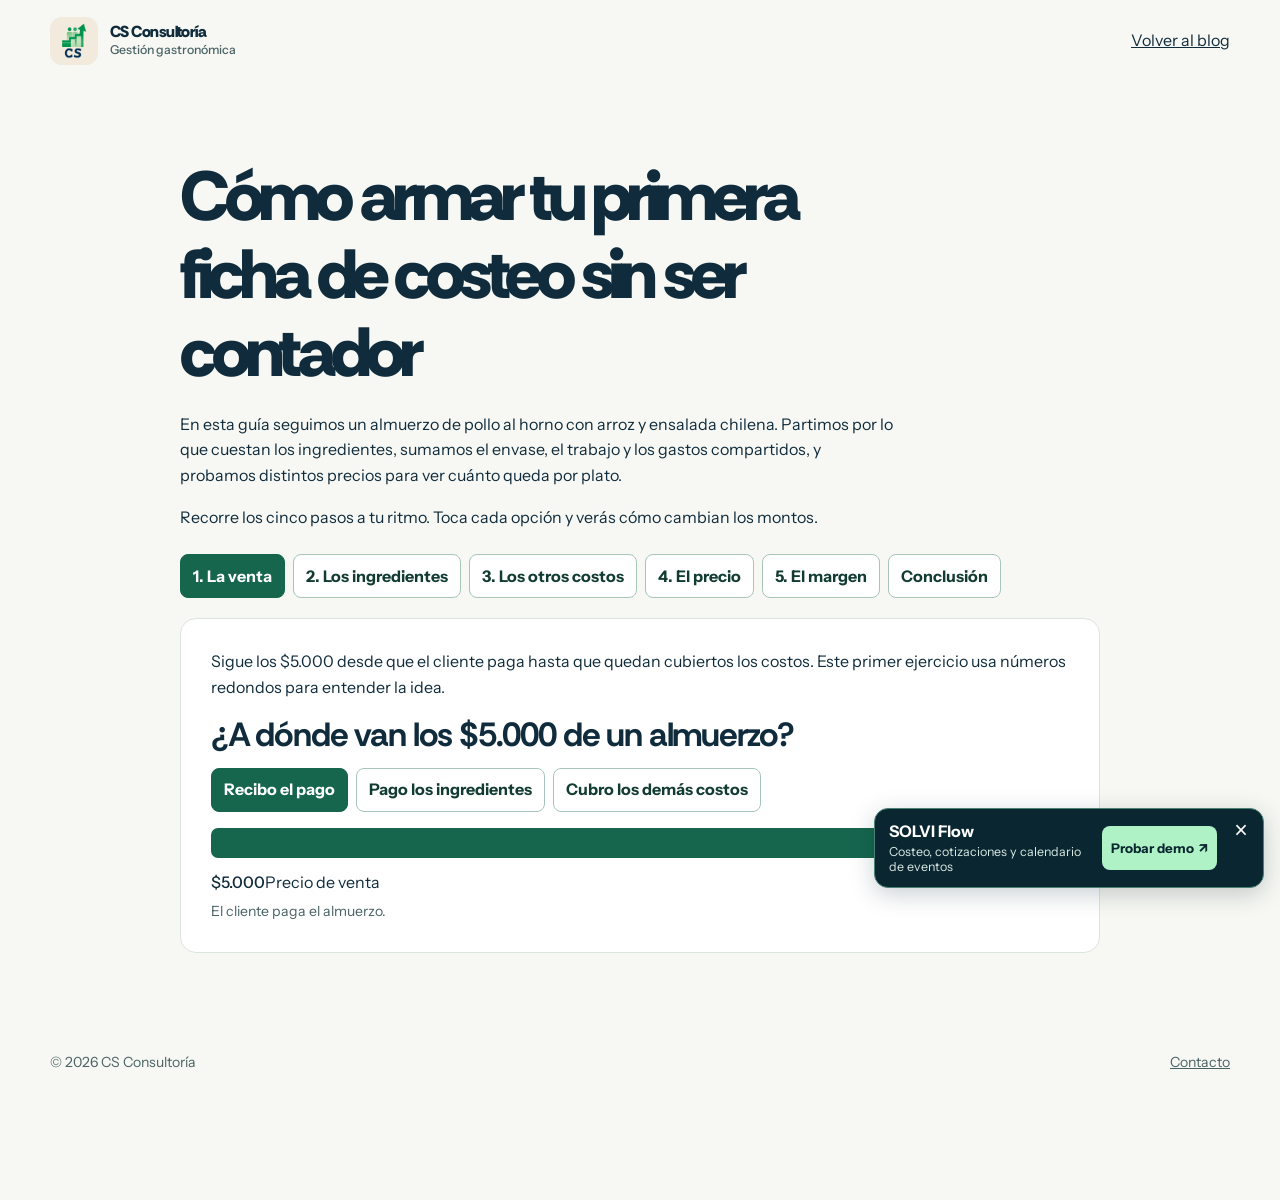
==== articulo-ficha-costeo.html @ 9148f093 "Add files via upload" ====
<!doctype html>
<html lang="es-CL">
<head>
<meta charset="utf-8">
<meta name="viewport" content="width=device-width,initial-scale=1">
<meta name="description" content="Sigue un almuerzo desde el costo de los ingredientes hasta el margen de venta en cinco pasos interactivos.">
<title>Cómo armar tu primera ficha de costeo sin ser contador · CS Consultoría</title>
<link rel="icon" href="logo-cs.png">
<link rel="stylesheet" href="estilo.css">
<link rel="stylesheet" href="guia.css">
<script src="guia.js" defer></script>
<script src="solvi.js" defer></script>
</head>
<body>
<a class="skip" href="#inicio">Saltar al contenido</a>
<header class="wrap top">
<a class="brand" href="index.html"><img src="logo-cs.png" alt="" width="48" height="48"><span>CS Consultoría<small>Gestión gastronómica</small></span></a>
<a href="index.html#blog">Volver al blog</a>
</header>
<main class="wrap guide-wrap" id="inicio">
<article id="guia-costeo">
<header>
<h1>Cómo armar tu primera ficha de costeo sin ser contador</h1>
<p>En esta guía seguimos un almuerzo de pollo al horno con arroz y ensalada chilena. Partimos por lo que cuestan los ingredientes, sumamos el envase, el trabajo y los gastos compartidos, y probamos distintos precios para ver cuánto queda por plato.</p>
<p>Recorre los cinco pasos a tu ritmo. Toca cada opción y verás cómo cambian los montos.</p>
</header>
<div class="nav nav-pills" role="tablist" aria-label="Pasos de la guía">
<button class="nav-link active" id="costeo-tab-1" type="button" role="tab" aria-selected="true" aria-controls="costeo-panel-1">1. La venta</button>
<button tabindex="-1" class="nav-link" id="costeo-tab-2" type="button" role="tab" aria-selected="false" aria-controls="costeo-panel-2">2. Los ingredientes</button>
<button tabindex="-1" class="nav-link" id="costeo-tab-3" type="button" role="tab" aria-selected="false" aria-controls="costeo-panel-3">3. Los otros costos</button>
<button tabindex="-1" class="nav-link" id="costeo-tab-4" type="button" role="tab" aria-selected="false" aria-controls="costeo-panel-4">4. El precio</button>
<button tabindex="-1" class="nav-link" id="costeo-tab-5" type="button" role="tab" aria-selected="false" aria-controls="costeo-panel-5">5. El margen</button>
<button tabindex="-1" class="nav-link" id="costeo-tab-6" type="button" role="tab" aria-selected="false" aria-controls="costeo-panel-6">Conclusión</button>
</div>
<div class="costeo-panel" id="costeo-panel-1" role="tabpanel" aria-labelledby="costeo-tab-1">
<p>Sigue los $5.000 desde que el cliente paga hasta que quedan cubiertos los costos. Este primer ejercicio usa números redondos para entender la idea.</p>
<section id="costos-almuerzo">
  <h2>¿A dónde van los $5.000 de un almuerzo?</h2>
  <div class="viz-controls" role="group" aria-label="Momentos de la venta">
    <button class="btn" type="button" aria-pressed="true" data-step="0">Recibo el pago</button>
    <button class="btn" type="button" aria-pressed="false" data-step="1">Pago los ingredientes</button>
    <button class="btn" type="button" aria-pressed="false" data-step="2">Cubro los demás costos</button>
  </div>
  <div class="costos-barra" aria-hidden="true">
    <span data-ingredientes></span><span data-otros></span><span data-saldo></span>
  </div>
  <div class="costos-estado" aria-live="polite" aria-atomic="true">
    <div class="viz-row"><strong class="tabular-nums" data-monto>$5.000</strong><span data-concepto>Precio de venta</span></div>
    <p class="text-small text-muted" data-detalle>El cliente paga el almuerzo.</p>
  </div>
</section>
<style>
#costos-almuerzo .costos-barra {
  display: flex;
  height: 30px;
  overflow: hidden;
  border-radius: 7px;
  margin: 16px 0 12px;
}
#costos-almuerzo .costos-barra span {
  transition: width 240ms ease;
}
#costos-almuerzo [data-ingredientes] { width: 0; background: var(--viz-series-2); }
#costos-almuerzo [data-otros] { width: 0; background: var(--viz-series-3); }
#costos-almuerzo [data-saldo] { width: 100%; background: var(--viz-series-1); }
#costos-almuerzo [data-monto] { font-weight: 500; }
#costos-almuerzo [data-detalle] { margin: 4px 0 0; }
@media (prefers-reduced-motion: reduce) {
  #costos-almuerzo .costos-barra span { transition: none; }
}
</style>
<script>
(() => {
  const root = document.getElementById('costos-almuerzo');
  const buttons = [...root.querySelectorAll('button[data-step]')];
  const segments = ['ingredientes', 'otros', 'saldo'].map(key => root.querySelector('[data-' + key + ']'));
  const amount = root.querySelector('[data-monto]');
  const concept = root.querySelector('[data-concepto]');
  const detail = root.querySelector('[data-detalle]');
  const steps = [
    { widths: [0, 0, 100], amount: '$5.000', concept: 'Precio de venta', detail: 'El cliente paga el almuerzo.' },
    { widths: [40, 0, 60], amount: '$3.000', concept: 'Beneficio bruto', detail: 'Ya descontaste $2.000 por el pollo, el arroz, la ensalada y los condimentos.' },
    { widths: [40, 46, 14], amount: '$700', concept: 'Beneficio neto', detail: 'Descontaste además $2.300 por el envase, el trabajo y la parte de gastos como el gas y el arriendo.' }
  ];
  buttons.forEach((button, index) => {
    button.addEventListener('click', () => {
      const step = steps[index];
      buttons.forEach(item => item.setAttribute('aria-pressed', String(item === button)));
      segments.forEach((segment, i) => { segment.style.width = step.widths[i] + '%'; });
      amount.textContent = step.amount;
      concept.textContent = step.concept;
      detail.textContent = step.detail;
    });
  });
})();
</script>

</div>
<div class="costeo-panel" id="costeo-panel-2" role="tabpanel" aria-labelledby="costeo-tab-2" hidden>
<p>Toca cada parte del plato para armar la ficha de una porción. Los precios de compra son referencias publicadas en Chile y las cantidades son estimadas.</p>
<section id="ficha-plato">
  <h2>¿Cuánto cuesta preparar este almuerzo?</h2>
  <p class="text-small text-muted">Pollo al horno con arroz y ensalada chilena · Precios publicados en Chile · Porciones estimadas</p>
  <div class="plato-layout">
    <div class="plato" role="group" aria-label="Toca cada parte del plato">
      <button type="button" class="btn" data-item="0" aria-pressed="false"><span aria-hidden="true">🍗</span> Pollo</button>
      <button type="button" class="btn" data-item="1" aria-pressed="false"><span aria-hidden="true">🍚</span> Arroz</button>
      <button type="button" class="btn" data-item="2" aria-pressed="false"><span aria-hidden="true">🥗</span> Ensalada</button>
      <button type="button" class="btn" data-item="3" aria-pressed="false"><span aria-hidden="true">🧂</span> Aliños</button>
    </div>
    <div aria-live="polite" aria-atomic="true">
      <h3>Ficha de una porción</h3>
      <table class="table table-sm">
        <thead><tr><th scope="col">Parte del plato</th><th scope="col" class="text-end">Costo</th></tr></thead>
        <tbody>
          <tr><th scope="row">Pollo al horno</th><td class="text-end" data-cost>—</td></tr>
          <tr><th scope="row">Arroz</th><td class="text-end" data-cost>—</td></tr>
          <tr><th scope="row">Ensalada chilena</th><td class="text-end" data-cost>—</td></tr>
          <tr><th scope="row">Aceite y sal</th><td class="text-end" data-cost>—</td></tr>
        </tbody>
        <tfoot><tr><th scope="row" data-total-label>Subtotal revelado</th><td class="text-end tabular-nums" data-total>$0</td></tr></tfoot>
      </table>
      <p data-note>Toca una parte del plato para descubrir su costo.</p>
      <div data-packaging hidden>
        <button type="button" class="btn" data-envelope aria-pressed="false">Ver costo del envase</button>
        <p data-takeaway hidden>Envase <strong>$280</strong> · Ingredientes y envase <strong data-with-packaging></strong></p>
      </div>
    </div>
  </div>
  <details class="price-sources">
    <summary>Ver referencias de precios</summary>
    <p>Precios de compra usados en el ejercicio. Pueden variar según el local y la fecha.</p>
    <a href="https://super.lider.cl/v/trutro-entero-pollo">Pollo</a> ·
    <a href="https://super.lider.cl/v/arroz-grado-1">Arroz</a> ·
    <a href="https://super.lider.cl/ip/verduras/00200024000000">Tomate</a> ·
    <a href="https://super.lider.cl/ip/verduras/00780460020020">Cebolla</a> ·
    <a href="https://super.lider.cl/ip/aceites-y-aderezos/00842324301733">Aceite</a> ·
    <a href="https://super.lider.cl/ip/aceites-y-aderezos/00780465163001">Sal</a> ·
    <a href="https://www.lider.cl/ip/menaje-cocina/envase-bowl-kraft-con-tapa-pet-1000ml-50-unidades-/00083489300233">Envase</a>
  </details>
</section>
<style>
#ficha-plato .plato-layout { display:grid; grid-template-columns:minmax(0, 1fr) minmax(0, 1.2fr); align-items:center; gap:24px; }
#ficha-plato .plato { width:min(100%, 288px); margin-inline:auto; aspect-ratio:1; display:grid; grid-template-columns:repeat(2, minmax(0, 1fr)); align-content:center; gap:8px; padding:clamp(22px, 5vw, 40px); border-radius:50%; background:radial-gradient(circle, var(--background) 61%, var(--muted) 62%); box-sizing:border-box; }
#ficha-plato .plato button { justify-self:stretch; }
#ficha-plato .plato button span { display:block; }
#ficha-plato [data-cost], #ficha-plato [data-total] { white-space:nowrap; }
@media(max-width:570px) { #ficha-plato .plato-layout { grid-template-columns:minmax(0,1fr); gap:16px; } }
</style>
<script>
(() => {
  const root = document.getElementById('ficha-plato');
  const buttons = [...root.querySelectorAll('[data-item]')];
  const costs = [...root.querySelectorAll('[data-cost]')];
  const total = root.querySelector('[data-total]');
  const totalLabel = root.querySelector('[data-total-label]');
  const note = root.querySelector('[data-note]');
  const packaging = root.querySelector('[data-packaging]');
  const envelope = root.querySelector('[data-envelope]');
  const takeaway = root.querySelector('[data-takeaway]');
  const withPackaging = root.querySelector('[data-with-packaging]');
  const pesos = new Intl.NumberFormat('es-CL', { style: 'currency', currency: 'CLP' });
  const ingredients = [
    { cost: 3590 / 4, note: 'La bandeja de cuatro trutros cuesta $3.590. Servimos una presa por plato.' },
    { cost: 1890 * 60 / 1000, note: 'El kilo de arroz cuesta $1.890. Para esta porción usamos 60 g de arroz crudo.' },
    { cost: (2290 * 100 + 1690 * 30) / 1000, note: 'Usamos 100 g de tomate a $2.290/kg y 30 g de cebolla a $1.690/kg. Los pesamos antes de limpiar para incluir lo que se descarta.' },
    { cost: (2190 * 10 + 790 * 2) / 1000, note: 'Para una porción contamos 10 ml de aceite a $2.190 por litro y 2 g de sal a $790 por kilo.' }
  ];
  const packagingCost = 13990 / 50;
  const ingredientTotal = ingredients.reduce((sum, item) => sum + item.cost, 0);
  withPackaging.textContent = pesos.format(ingredientTotal + packagingCost);
  const revealed = new Set();
  buttons.forEach((button, index) => {
    button.addEventListener('click', () => {
      revealed.add(index);
      costs[index].textContent = pesos.format(ingredients[index].cost);
      buttons.forEach(item => item.setAttribute('aria-pressed', String(item === button)));
      const subtotal = ingredients.reduce((sum, ingredient, i) => sum + (revealed.has(i) ? ingredient.cost : 0), 0);
      total.textContent = pesos.format(subtotal);
      const complete = revealed.size === ingredients.length;
      totalLabel.textContent = complete ? 'Ingredientes por porción' : 'Subtotal revelado';
      packaging.hidden = !complete;
      note.textContent = ingredients[index].note;
    });
  });
  envelope.addEventListener('click', () => {
    takeaway.hidden = !takeaway.hidden;
    envelope.setAttribute('aria-pressed', String(!takeaway.hidden));
  });
})();
</script>

</div>
<div class="costeo-panel" id="costeo-panel-3" role="tabpanel" aria-labelledby="costeo-tab-3" hidden>
<p>Con el costo de ingredientes y envase ya anotado, suma el tiempo de trabajo y la parte del gas y el arriendo que corresponde a cada almuerzo.</p>
<section id="del-plato-al-precio">
  <h2>De los $5.000 que cobras, ¿cuánto te queda?</h2>
  <p class="text-small text-muted">Almuerzo para llevar · Trabajo y gastos estimados para el ejemplo</p>
  <div class="viz-controls" role="group" aria-label="Costos acumulados por porción">
    <button class="btn" type="button" data-step="0" aria-pressed="true">Ingredientes y envase</button>
    <button class="btn" type="button" data-step="1" aria-pressed="false">+ Trabajo</button>
    <button class="btn" type="button" data-step="2" aria-pressed="false">+ Gas y arriendo</button>
  </div>
  <div class="reparto" aria-hidden="true"><span data-used></span><span data-left></span></div>
  <div aria-live="polite" aria-atomic="true">
    <div class="viz-row resumen">
      <span><i class="costo" aria-hidden="true"></i> Costos incluidos <strong data-cost>$1.594</strong></span>
      <span><i class="saldo" aria-hidden="true"></i> Queda de la venta <strong data-remaining>$3.406</strong></span>
    </div>
    <p class="text-small" data-detail>Ingredientes $1.314 · Envase $280</p>
  </div>
</section>
<style>
#del-plato-al-precio .reparto { display:flex; height:26px; border-radius:6px; overflow:hidden; margin:16px 0 10px; }
#del-plato-al-precio .reparto span { transition:width 240ms ease; }
#del-plato-al-precio [data-used] { width:31.88%; background:var(--viz-series-2); }
#del-plato-al-precio [data-left] { width:68.12%; background:var(--viz-series-1); }
#del-plato-al-precio .resumen { gap:8px 20px; justify-content:flex-start; }
#del-plato-al-precio .resumen i { display:inline-block; width:10px; height:10px; border-radius:50%; }
#del-plato-al-precio .costo { background:var(--viz-series-2); }
#del-plato-al-precio .saldo { background:var(--viz-series-1); }
#del-plato-al-precio strong { font-weight:500; }
@media(prefers-reduced-motion:reduce) { #del-plato-al-precio .reparto span { transition:none; } }
</style>
<script>
(() => {
  const root = document.getElementById('del-plato-al-precio');
  const buttons = [...root.querySelectorAll('[data-step]')];
  const used = root.querySelector('[data-used]');
  const left = root.querySelector('[data-left]');
  const cost = root.querySelector('[data-cost]');
  const remaining = root.querySelector('[data-remaining]');
  const detail = root.querySelector('[data-detail]');
  const price = 5000;
  const pesos = new Intl.NumberFormat('es-CL', { style: 'currency', currency: 'CLP' });
  const steps = [
    { cost: 1594, detail: 'Ingredientes $1.314 · Envase $280' },
    { cost: 1594 + 1000, detail: 'Trabajo: una hora valorizada en $5.000, repartida entre 5 almuerzos, suma $1.000 por porción.' },
    { cost: 1594 + 1000 + 200 + 500, detail: 'Gas: $1.000 para 5 almuerzos ($200 cada uno). Arriendo: $100.000 al mes entre 200 almuerzos ($500 cada uno).' }
  ];
  buttons.forEach((button, index) => {
    button.addEventListener('click', () => {
      const step = steps[index];
      const balance = price - step.cost;
      used.style.width = (step.cost / price * 100) + '%';
      left.style.width = (balance / price * 100) + '%';
      cost.textContent = pesos.format(step.cost);
      remaining.textContent = pesos.format(balance);
      detail.textContent = step.detail;
      buttons.forEach(item => item.setAttribute('aria-pressed', String(item === button)));
    });
  });
})();
</script>

</div>
<div class="costeo-panel" id="costeo-panel-4" role="tabpanel" aria-labelledby="costeo-tab-4" hidden>
<p>Prueba tres precios de venta para ver si alcanzan a cubrir los costos incluidos en la ficha.</p>
<section id="prueba-precio">
  <h2>¿Qué cambia si cobras otro precio?</h2>
  <p>Costo por almuerzo en este ejemplo <strong>$3.294</strong></p>
  <div class="viz-controls" role="group" aria-label="Prueba un precio de venta">
    <button class="btn" type="button" data-price="3000" aria-pressed="false">$3.000</button>
    <button class="btn" type="button" data-price="4000" aria-pressed="false">$4.000</button>
    <button class="btn" type="button" data-price="5000" aria-pressed="true">$5.000</button>
  </div>
  <div class="precio-barra" aria-hidden="true"><span data-covered></span><span data-gap></span></div>
  <div class="viz-row precio-resumen" aria-live="polite" aria-atomic="true">
    <span><i data-dot-cost aria-hidden="true"></i> Costo cubierto <strong data-cost>$3.294</strong></span>
    <span><i data-dot-gap aria-hidden="true"></i> <span data-label>Queda por almuerzo</span> <strong data-result>$1.706</strong></span>
  </div>
</section>
<style>
#prueba-precio .precio-barra {display:flex; height:26px; border-radius:6px; overflow:hidden; margin:16px 0 10px}
#prueba-precio .precio-barra span {transition:width 240ms ease}
#prueba-precio [data-covered] {width:65.88%; background:var(--viz-series-2)}
#prueba-precio [data-gap] {width:34.12%; background:var(--viz-series-1)}
#prueba-precio .precio-resumen {gap:8px 20px; justify-content:flex-start}
#prueba-precio .precio-resumen i {display:inline-block; width:10px; height:10px; border-radius:50%}
#prueba-precio [data-dot-cost] {background:var(--viz-series-2)}
#prueba-precio [data-dot-gap] {background:var(--viz-series-1)}
#prueba-precio[data-loss] :is([data-gap],[data-dot-gap]) {background:var(--destructive)}
#prueba-precio strong {font-weight:500}
@media(prefers-reduced-motion:reduce){#prueba-precio .precio-barra span {transition:none}}
</style>
<script>
(() => {
  const root = document.getElementById('prueba-precio');
  const buttons = [...root.querySelectorAll('button[data-price]')];
  const coveredBar = root.querySelector('[data-covered]');
  const gapBar = root.querySelector('[data-gap]');
  const costLabel = root.querySelector('[data-cost]');
  const label = root.querySelector('[data-label]');
  const result = root.querySelector('[data-result]');
  const cost = 3294;
  const pesos = new Intl.NumberFormat('es-CL', {style:'currency',currency:'CLP'});
  buttons.forEach(button => {
    button.addEventListener('click', () => {
      const price = Number(button.dataset.price);
      const difference = price - cost;
      const covered = Math.min(cost, price);
      const total = Math.max(cost, price);
      root.toggleAttribute('data-loss', difference < 0);
      coveredBar.style.width = (covered / total * 100) + '%';
      gapBar.style.width = (Math.abs(difference) / total * 100) + '%';
      costLabel.textContent = pesos.format(covered);
      label.textContent = difference < 0 ? 'Falta para cubrir el costo' : 'Queda por almuerzo';
      result.textContent = pesos.format(Math.abs(difference));
      buttons.forEach(item => item.setAttribute('aria-pressed', String(item === button)));
    });
  });
})();
</script>

</div>
<div class="costeo-panel" id="costeo-panel-5" role="tabpanel" aria-labelledby="costeo-tab-5" hidden>
<p>Elige qué parte del precio de venta quieres que quede después de cubrir los costos de la ficha.</p>
<section id="margen-almuerzo">
  <h2>¿Cuánto cobrar para dejar margen?</h2>
  <p>El almuerzo cuesta <strong>$3.294</strong> con los costos del ejemplo.</p>
  <div class="viz-controls" role="group" aria-label="Margen deseado sobre el precio de venta">
    <button class="btn" type="button" data-margin="20" aria-pressed="true">Margen del 20 %</button>
    <button class="btn" type="button" data-margin="30" aria-pressed="false">Margen del 30 %</button>
    <button class="btn" type="button" data-margin="35" aria-pressed="false">Margen del 35 %</button>
  </div>
  <div aria-live="polite" aria-atomic="true">
    <h3>Precio de venta sugerido <span class="tabular-nums" data-price>$4.118</span></h3>
    <div class="reparto" aria-hidden="true"><span data-cost-bar></span><span data-margin-bar></span></div>
    <div class="viz-row reparto-etiquetas">
      <span><i data-cost-dot aria-hidden="true"></i> Cubre el costo <strong>$3.294</strong></span>
      <span><i data-margin-dot aria-hidden="true"></i> Queda por porción <strong class="tabular-nums" data-balance>$824</strong></span>
    </div>
  </div>
</section>
<style>
#margen-almuerzo h3 { margin-top:16px; }
#margen-almuerzo .reparto { display:flex; height:26px; border-radius:6px; overflow:hidden; margin:12px 0 10px; }
#margen-almuerzo .reparto span { transition:width 240ms ease; }
#margen-almuerzo [data-cost-bar] { width:79.99%; }
#margen-almuerzo [data-margin-bar] { width:20.01%; }
#margen-almuerzo :is([data-cost-bar],[data-cost-dot]) { background:var(--viz-series-2); }
#margen-almuerzo :is([data-margin-bar],[data-margin-dot]) { background:var(--viz-series-1); }
#margen-almuerzo .reparto-etiquetas { gap:8px 20px; justify-content:flex-start; }
#margen-almuerzo .reparto-etiquetas i { display:inline-block; width:10px; height:10px; border-radius:50%; }
#margen-almuerzo strong { font-weight:500; }
@media (prefers-reduced-motion:reduce) { #margen-almuerzo .reparto span { transition:none; } }
</style>
<script>
(() => {
  const root = document.getElementById('margen-almuerzo');
  const buttons = [...root.querySelectorAll('button[data-margin]')];
  const priceLabel = root.querySelector('[data-price]');
  const balanceLabel = root.querySelector('[data-balance]');
  const costBar = root.querySelector('[data-cost-bar]');
  const marginBar = root.querySelector('[data-margin-bar]');
  const cost = 3294;
  const pesos = new Intl.NumberFormat('es-CL', {style:'currency', currency:'CLP'});

  buttons.forEach(button => {
    button.addEventListener('click', () => {
      const margin = Number(button.dataset.margin);
      const price = Math.ceil(cost * 100 / (100 - margin));
      const balance = price - cost;
      priceLabel.textContent = pesos.format(price);
      balanceLabel.textContent = pesos.format(balance);
      costBar.style.width = (cost / price * 100) + '%';
      marginBar.style.width = (balance / price * 100) + '%';
      buttons.forEach(item => item.setAttribute('aria-pressed', String(item === button)));
    });
  });
})();
</script>

</div>
<div class="costeo-panel" id="costeo-panel-6" role="tabpanel" aria-labelledby="costeo-tab-6" hidden>
<h2>Empieza con un plato de tu menú</h2>
<p>Elige un plato que vendas seguido. Anota los ingredientes que usas, cuánto pagas por ellos y cuántas porciones salen. Suma el envase, el trabajo y la parte de los gastos compartidos que corresponde a cada porción.</p>
<p>Con ese costo a la vista, vuelve al precio que cobras hoy. <strong>¿Cuánto te queda por porción después de cubrir lo que gastas para prepararla y venderla?</strong></p>
<p>Puedes partir con una hoja o una planilla sencilla. Guarda tu ficha y revísala cuando cambie el precio de un ingrediente o la cantidad que sirves.</p>
</div>
</article>
<style>
#guia-costeo .costeo-panel { margin-top:20px; }
#guia-costeo .nav { flex-wrap:wrap; }
</style>

</main>
<footer class="wrap footer"><span>© 2026 CS Consultoría</span><a href="index.html#contacto">Contacto</a></footer>
<aside class="solvi-promo" aria-label="Publicidad de SOLVI Flow" data-solvi-promo hidden>
  <button class="solvi-close" type="button" aria-label="Cerrar anuncio de SOLVI Flow" data-solvi-close>×</button>
  <div><strong>SOLVI Flow</strong><span>Costeo, cotizaciones y calendario de eventos</span></div>
  <a href="https://csepulveda1967-dev.github.io/centro-de-eventos/?centro=demo">Probar demo <span aria-hidden="true">↗</span></a>
</aside>
</body>
</html>
---- estilo.css ----
@import url('https://fonts.googleapis.com/css2?family=Instrument+Sans:wght@400;500;600;700&family=Rethink+Sans:wght@400;500;600;700;800&display=swap');
:root{--ink:#102c3c;--deep:#0a2630;--green:#16664e;--mint:#aef2c5;--paper:#f7f8f3;--muted:#4a6265;--line:#dce5dc}
*,*::before,*::after{box-sizing:border-box}
html{scroll-behavior:smooth}
body{margin:0;background:var(--paper);color:var(--ink);font:16px/1.6 "Instrument Sans",Arial,sans-serif}
h1,h2,h3,.brand{font-family:"Rethink Sans",Arial,sans-serif;line-height:1.12;margin:0;letter-spacing:-.035em}
h2{font-size:clamp(1.95rem,4vw,3.3rem)}
p{margin:0 0 1em}
a{color:inherit}
a:focus-visible,input:focus-visible{outline:3px solid #14805b;outline-offset:4px}
.hero a:focus-visible,.product a:focus-visible{outline-color:var(--mint)}
.wrap{width:min(1180px,calc(100% - 64px));margin-inline:auto}
.skip{position:absolute;left:1rem;top:-100px;background:white;padding:.5rem;z-index:3}
.skip:focus{top:1rem}
.top,.footer,.contact-inner{display:flex;justify-content:space-between;align-items:center;gap:1rem}
.top{min-height:82px;padding-block:12px}
.brand{display:flex;align-items:center;gap:12px;font-weight:800;text-decoration:none}
.brand img{object-fit:cover;border-radius:12px}
.brand small,.demo-top small{display:block;font:500 .77rem/1.5 "Instrument Sans",Arial,sans-serif;letter-spacing:0;color:var(--muted)}
nav{display:flex;gap:28px;font-weight:700}
nav a{text-decoration:none}
nav a:hover,.text-link:hover{text-decoration:underline;text-underline-offset:4px}
.button{display:inline-flex;align-items:center;justify-content:center;gap:12px;padding:12px 19px;border-radius:9px;font-weight:700;text-decoration:none;border:1px solid transparent;transition:background .2s,transform .2s}
.button:hover{transform:translateY(-2px)}
.outline{border-color:#acc5b7;color:var(--green)}
.primary{background:var(--mint);color:var(--deep)}
.primary:hover{background:#d1f9de}
.ghost{border-color:#668981;color:#f1faf5}
.hero,.product{color:#fff;background-color:var(--deep);background-image:radial-gradient(ellipse at 92% 12%,#1a5e51 0%,transparent 66%),repeating-linear-gradient(90deg,transparent 0 39px,#bdffe20d 39px 40px)}
.hero-grid{display:grid;grid-template-columns:1.25fr .85fr;gap:clamp(28px,5vw,76px);align-items:center;padding-block:clamp(58px,9vw,125px)}
.eyebrow{font-size:.74rem;text-transform:uppercase;letter-spacing:.15em;font-weight:700;color:var(--green);display:flex;align-items:center;gap:9px;margin-bottom:17px}
.eyebrow span{width:8px;height:8px;border-radius:50%;background:currentColor}
.hero .eyebrow,.product .eyebrow{color:var(--mint)}
h1{font-size:clamp(2.55rem,5.4vw,5rem);letter-spacing:-.07em;font-weight:800}
h1 em{font-style:normal;color:var(--mint)}
.intro{max-width:47ch;color:#d9eae5;font-size:1.12rem;margin-block:24px}
.actions{display:flex;gap:12px;flex-wrap:wrap}
.demo{background:#fbfdf9;color:var(--ink);border-radius:18px;box-shadow:0 25px 70px #04181066;overflow:hidden}
.demo-top{padding:17px 22px;display:flex;align-items:center;gap:12px;border-bottom:1px solid var(--line)}
.demo-body{padding:24px 22px 26px}
.demo-body h2{font-size:1.32rem}
.demo-body p{font-size:.9rem;color:var(--muted);margin-top:8px}
.inputs{display:grid;grid-template-columns:1fr 1fr;gap:12px}
.inputs label,.result span{min-width:0;font-size:.8rem;font-weight:700;color:var(--muted)}
input{width:100%;margin-top:4px;padding:8px;border:1px solid #a8beb0;border-radius:7px;font:inherit;font-size:1rem;color:var(--ink);background:white}
.result{margin-top:16px;padding:12px;background:#eaf5eb;border-radius:8px}
.result strong{display:block;font-size:clamp(1.2rem,2.1vw,1.8rem);color:#145740;overflow-wrap:anywhere}
.section{padding-block:clamp(48px,7vw,90px) 0}
.services,.blog-grid{display:grid;gap:16px;margin-top:27px}
.services{grid-template-columns:repeat(3,1fr)}
.services article,.featured,.upcoming{background:#fff;border:1px solid var(--line);border-radius:15px;padding:clamp(18px,3vw,32px)}
.symbol{display:grid;place-items:center;background:#dcf4e4;color:#115b43;border-radius:10px;width:40px;height:40px;font-size:1.2rem;font-weight:800}
.services h3,.featured h3,.upcoming h3{font-size:1.3rem;margin:13px 0 9px}
.services p,.featured p,.upcoming li,.contact p:not(.eyebrow){color:var(--muted);margin-bottom:0}
.product{display:grid;grid-template-columns:1.3fr 1fr;gap:30px;align-items:center;padding:clamp(26px,6vw,67px);border-radius:19px}
.product p:not(.eyebrow){color:#d9eae5;max-width:45ch;margin:13px 0 23px}
.product ul,.upcoming ul{margin:0;padding:0;list-style:none}
.product li{padding:12px 16px;border-bottom:1px solid #82b3a67a}
.product li::before{content:"✓";color:var(--mint);margin-right:11px}
.blog-grid{grid-template-columns:1.3fr 1fr}
.featured{background:#eaf4e9}
.featured h3{font-size:clamp(1.45rem,3vw,2.2rem);max-width:25ch}
.featured .tag,.text-link{color:var(--green);font-weight:700}
.text-link{display:inline-block;margin-top:16px;text-underline-offset:4px}
.upcoming li{padding:8px 0;border-bottom:1px solid var(--line)}
.upcoming li:last-child{border:0}
.contact{background:#e5efe7;margin-top:clamp(48px,7vw,90px);padding-block:42px}
.contact h2{margin-bottom:10px}
.contact .button{background:var(--deep);color:white;flex-shrink:0}
.contact .button:hover{background:var(--green)}
.footer{padding-block:22px;flex-wrap:wrap;font-size:.88rem;color:var(--muted)}
@media(max-width:800px){.hero-grid,.product{grid-template-columns:1fr}.demo{max-width:560px}.services{grid-template-columns:1fr}.contact-inner{align-items:flex-start;flex-direction:column}}
@media(max-width:560px){.wrap{width:calc(100% - 36px)}.top{flex-wrap:wrap}.top nav{order:1;flex-basis:100%;border-top:1px solid var(--line);padding-top:9px;gap:20px}.top-contact{padding:7px 10px}.blog-grid{grid-template-columns:1fr}}
@media(prefers-reduced-motion:reduce){*,*::before,*::after{scroll-behavior:auto!important;transition:none!important}}

body:has(.solvi-promo:not([hidden])) { padding-bottom: 104px; }
.solvi-promo {
  position: fixed;
  z-index: 10;
  inset: auto max(16px, env(safe-area-inset-right)) max(12px, env(safe-area-inset-bottom)) auto;
  width: min(390px, calc(100% - 32px));
  display: flex;
  align-items: center;
  gap: 12px;
  padding: 12px 46px 12px 14px;
  border: 1px solid #4a8175;
  border-radius: 14px;
  background: #0a2630;
  color: #fff;
  box-shadow: 0 6px 24px #0a263038;
  line-height: 1.25;
}
.solvi-promo[hidden] { display: none; }
.solvi-promo div { flex: 1; }
.solvi-promo strong { display: block; font-size: 1rem; }
.solvi-promo div span { display: block; margin-top: 3px; color: #d9eae5; font-size: .78rem; }
.solvi-promo a {
  display: inline-flex;
  align-items: center;
  gap: 4px;
  min-height: 44px;
  padding: 0 9px;
  border-radius: 8px;
  background: #aef2c5;
  color: #0a2630;
  font-size: .83rem;
  font-weight: 700;
  text-decoration: none;
  white-space: nowrap;
}
.solvi-close {
  position: absolute;
  right: 0;
  top: 0;
  width: 44px;
  height: 44px;
  border: 0;
  background: transparent;
  color: #fff;
  font-size: 1.45rem;
  cursor: pointer;
}
.solvi-promo :focus-visible { outline: 2px solid #fff; outline-offset: 2px; }
@media (max-width: 480px) {
  .solvi-promo div span { display: none; }
}
---- guia.css ----
.guide-wrap { width: min(920px, calc(100% - 32px)); margin-block: clamp(28px, 6vw, 76px); }
#guia-costeo {
  --viz-series-1: #16664e;
  --viz-series-2: #4977aa;
  --viz-series-3: #d9a840;
  --destructive: #ae3030;
  --background: #fff;
  --muted: #c3dbcf;
}
#guia-costeo h1 { font-size: clamp(2.05rem, 6vw, 4.35rem); max-width: 18ch; margin-bottom: 20px; }
#guia-costeo h2 { font-size: clamp(1.4rem, 4vw, 2.1rem); margin-bottom: 14px; }
#guia-costeo header p { max-width: 65ch; }
#guia-costeo .nav, #guia-costeo .viz-controls { display: flex; flex-wrap: wrap; gap: 8px; }
#guia-costeo .nav { margin-top: 24px; }
#guia-costeo button {
  font: inherit;
  font-weight: 700;
  line-height: 1.2;
  min-height: 44px;
  padding: 8px 12px;
  border: 1px solid #a7c5b9;
  border-radius: 8px;
  background: #fff;
  color: #123c32;
  cursor: pointer;
}
#guia-costeo .plato button { padding-inline: 3px; }
#guia-costeo button:is([aria-selected=true],[aria-pressed=true]) { color: #fff; background: #16664e; border-color: #16664e; }
#guia-costeo button:focus-visible { outline: 3px solid #14805b; outline-offset: 2px; }
#guia-costeo .costeo-panel {
  border: 1px solid #dce5dc;
  border-radius: 16px;
  padding: clamp(16px, 4vw, 30px);
  background: #fff;
}
#guia-costeo [hidden] { display: none !important; }
#guia-costeo table { width: 100%; border-collapse: collapse; margin-block: 10px; }
#guia-costeo :is(th,td) { border-bottom: 1px solid #dce5dc; text-align: left; padding: 7px 3px; }
#guia-costeo .text-end { text-align: right; }
#guia-costeo .text-small { font-size: .88rem; }
#guia-costeo .text-muted { color: #4a6265; }
#guia-costeo .price-sources { margin-top: 16px; font-size: .9rem; }
#guia-costeo .price-sources summary { cursor: pointer; }
#guia-costeo .price-sources p { margin: 8px 0; }
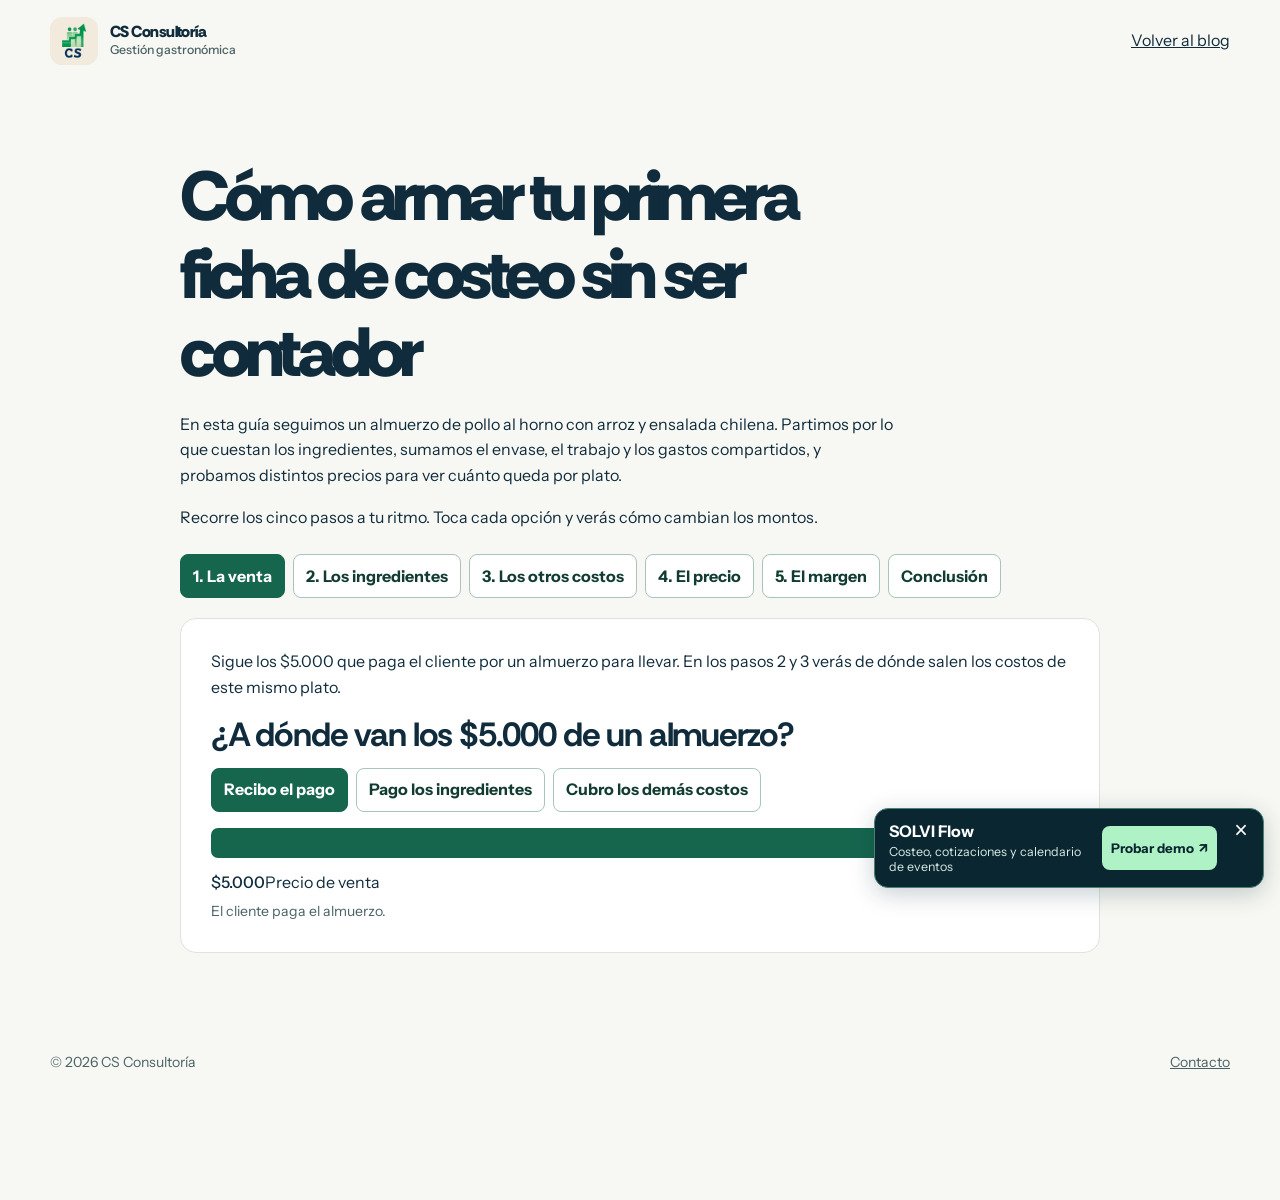
==== commit 01e78fc6: "Add files via upload" ====
--- a/articulo-ficha-costeo.html
+++ b/articulo-ficha-costeo.html
@@ -33,7 +33,7 @@
 <button tabindex="-1" class="nav-link" id="costeo-tab-6" type="button" role="tab" aria-selected="false" aria-controls="costeo-panel-6">Conclusión</button>
 </div>
 <div class="costeo-panel" id="costeo-panel-1" role="tabpanel" aria-labelledby="costeo-tab-1">
-<p>Sigue los $5.000 desde que el cliente paga hasta que quedan cubiertos los costos. Este primer ejercicio usa números redondos para entender la idea.</p>
+<p>Sigue los $5.000 que paga el cliente por un almuerzo para llevar. En los pasos 2 y 3 verás de dónde salen los costos de este mismo plato.</p>
 <section id="costos-almuerzo">
   <h2>¿A dónde van los $5.000 de un almuerzo?</h2>
   <div class="viz-controls" role="group" aria-label="Momentos de la venta">
@@ -79,8 +79,8 @@
   const detail = root.querySelector('[data-detalle]');
   const steps = [
     { widths: [0, 0, 100], amount: '$5.000', concept: 'Precio de venta', detail: 'El cliente paga el almuerzo.' },
-    { widths: [40, 0, 60], amount: '$3.000', concept: 'Beneficio bruto', detail: 'Ya descontaste $2.000 por el pollo, el arroz, la ensalada y los condimentos.' },
-    { widths: [40, 46, 14], amount: '$700', concept: 'Beneficio neto', detail: 'Descontaste además $2.300 por el envase, el trabajo y la parte de gastos como el gas y el arriendo.' }
+    { widths: [26.28, 0, 73.72], amount: '$3.686', concept: 'Queda después de los ingredientes', detail: 'Los ingredientes de una porción cuestan $1.314.' },
+    { widths: [26.28, 39.60, 34.12], amount: '$1.706', concept: 'Queda después de los costos incluidos', detail: 'Además de los ingredientes, descontaste $1.980 por el envase, el trabajo, el gas y el arriendo. El costo total del ejemplo es $3.294.' }
   ];
   buttons.forEach((button, index) => {
     button.addEventListener('click', () => {
